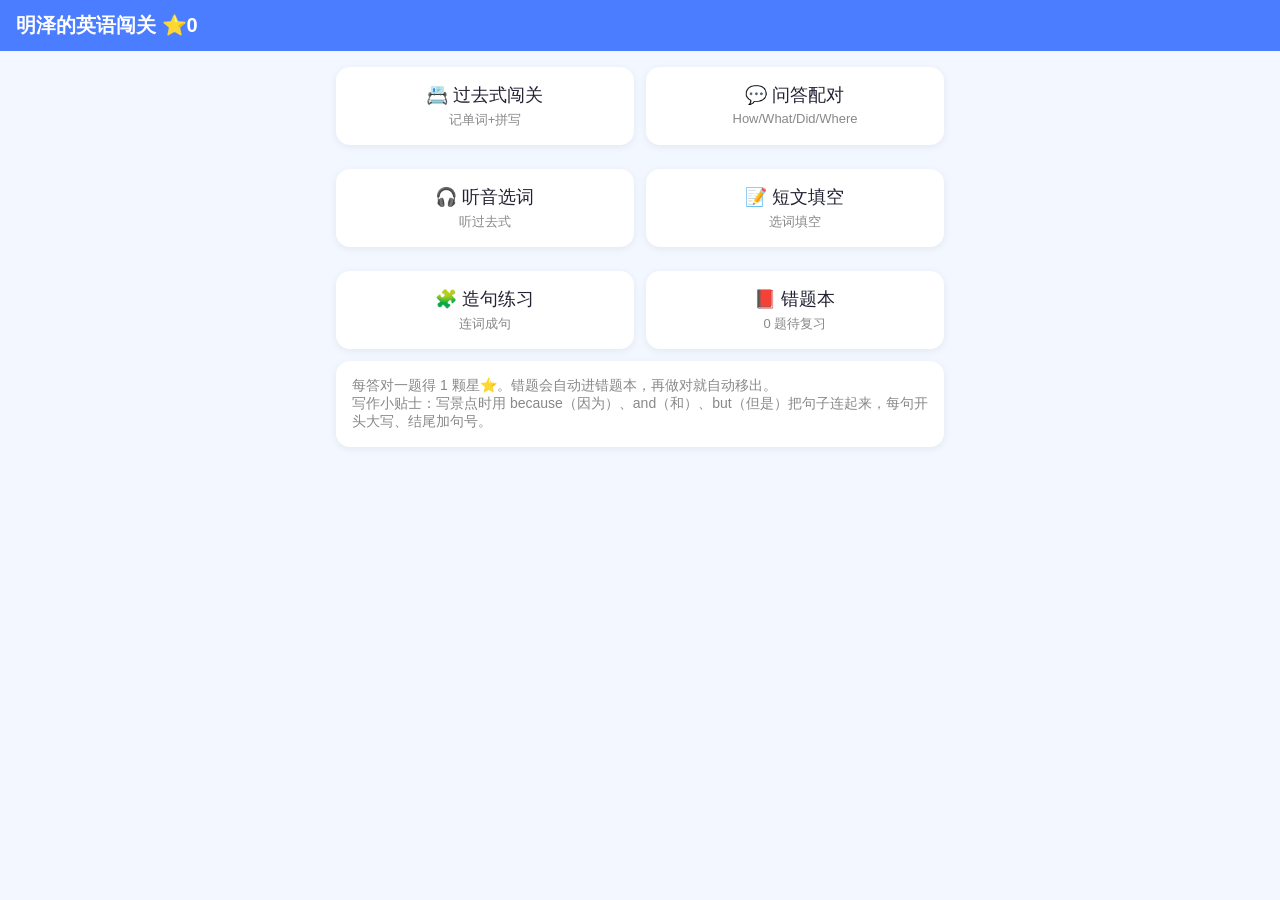
==== grade6/index.html @ fa100853 "Add grade6 past-tense practice app" ====
<!DOCTYPE html>
<html lang="zh-CN"><head><meta charset="utf-8">
<meta name="viewport" content="width=device-width,initial-scale=1">
<title>明泽的英语闯关 · 六上 Summer Holiday</title>
<link rel="stylesheet" href="style.css"></head>
<body>
<header><h1 onclick="home()">明泽的英语闯关 ⭐<span id="stars">0</span></h1></header>
<main id="app"></main>
<script src="data.js"></script><script src="app.js"></script>
</body></html>
---- grade6/style.css ----
*{box-sizing:border-box}body{margin:0;font-family:-apple-system,"PingFang SC","Microsoft YaHei",sans-serif;background:#f3f7ff;color:#223}
header{background:#4a7dff;color:#fff;padding:12px 16px;position:sticky;top:0}h1{margin:0;font-size:20px;cursor:pointer}
main{max-width:640px;margin:0 auto;padding:16px}
.grid{display:grid;grid-template-columns:1fr 1fr;gap:12px}
.card{background:#fff;border-radius:14px;padding:16px;box-shadow:0 2px 8px #0001;margin-bottom:12px}
.mod{font-size:18px;text-align:center;cursor:pointer}.mod small{display:block;color:#888;font-size:13px;margin-top:4px}
button{font-size:17px;padding:10px 14px;border:0;border-radius:10px;background:#e8eeff;margin:4px;cursor:pointer}
button.main{background:#4a7dff;color:#fff}button.ok{background:#3cc47c;color:#fff}button.bad{background:#ff6b6b;color:#fff}
input{font-size:20px;padding:10px;width:100%;border:2px solid #ccd;border-radius:10px}
.big{font-size:30px;font-weight:bold;text-align:center;margin:10px 0}.fb{min-height:24px;font-weight:bold;margin:8px 0}
.row{display:flex;flex-wrap:wrap;justify-content:center}.slot{min-height:50px;border:2px dashed #aab;border-radius:10px;padding:4px;margin:8px 0}
.passage{line-height:2;font-size:17px}.passage select{font-size:16px}.muted{color:#888;font-size:14px}
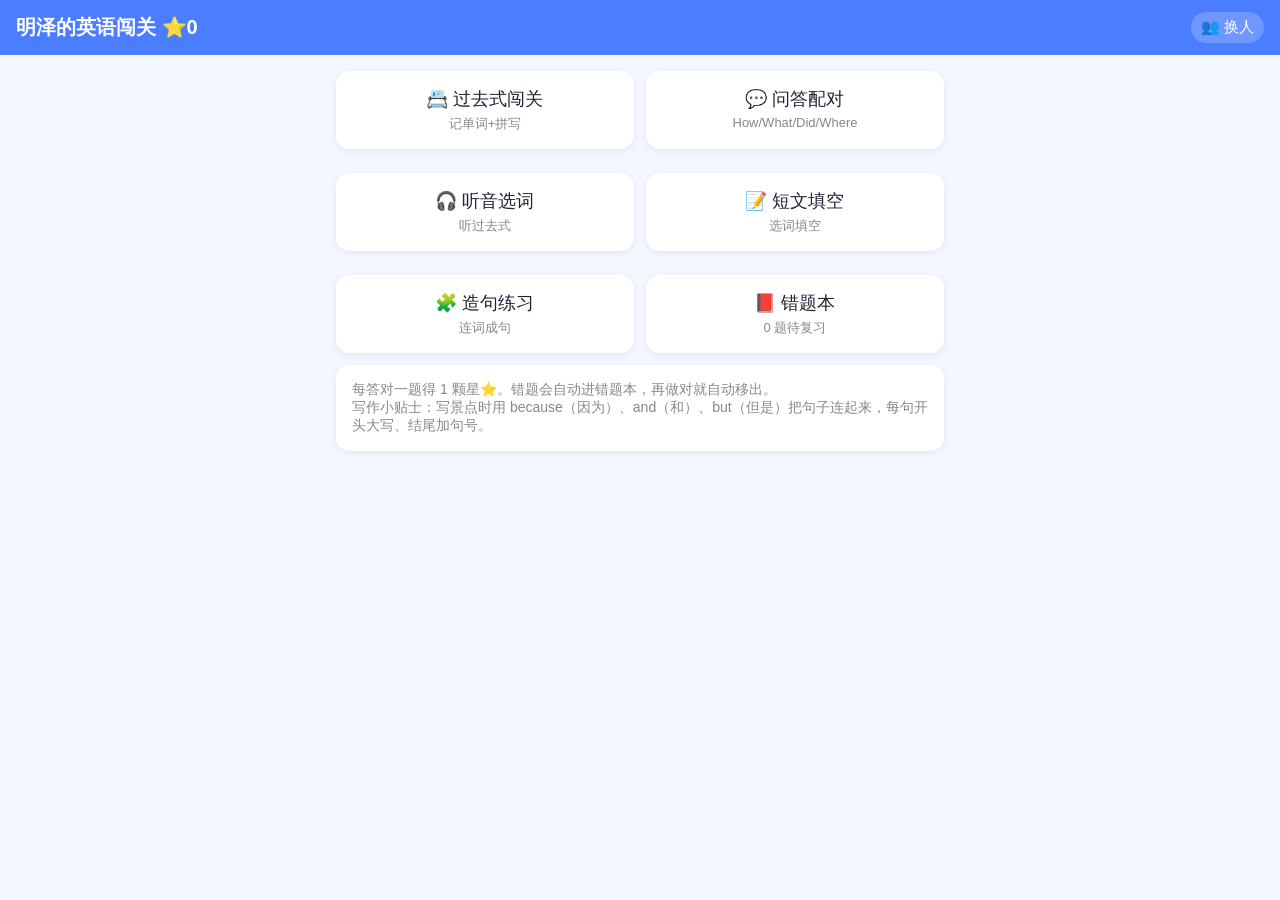
==== commit 1923e533: "Add 景菲 grade3 family practice + kids picker (kids/), switch link in grade6" ====
--- a/grade6/index.html
+++ b/grade6/index.html
@@ -4,7 +4,7 @@
 <title>明泽的英语闯关 · 六上 Summer Holiday</title>
 <link rel="stylesheet" href="style.css"></head>
 <body>
-<header><h1 onclick="home()">明泽的英语闯关 ⭐<span id="stars">0</span></h1></header>
+<header><h1 onclick="home()">明泽的英语闯关 ⭐<span id="stars">0</span></h1><a class="who" href="../kids/">👥 换人</a></header>
 <main id="app"></main>
 <script src="data.js"></script><script src="app.js"></script>
 </body></html>
--- a/grade6/style.css
+++ b/grade6/style.css
@@ -1,5 +1,5 @@
 *{box-sizing:border-box}body{margin:0;font-family:-apple-system,"PingFang SC","Microsoft YaHei",sans-serif;background:#f3f7ff;color:#223}
-header{background:#4a7dff;color:#fff;padding:12px 16px;position:sticky;top:0}h1{margin:0;font-size:20px;cursor:pointer}
+header{background:#4a7dff;color:#fff;padding:12px 16px;position:sticky;top:0;display:flex;align-items:center;justify-content:space-between}h1{margin:0;font-size:20px;cursor:pointer}
 main{max-width:640px;margin:0 auto;padding:16px}
 .grid{display:grid;grid-template-columns:1fr 1fr;gap:12px}
 .card{background:#fff;border-radius:14px;padding:16px;box-shadow:0 2px 8px #0001;margin-bottom:12px}
@@ -10,3 +10,7 @@
 .big{font-size:30px;font-weight:bold;text-align:center;margin:10px 0}.fb{min-height:24px;font-weight:bold;margin:8px 0}
 .row{display:flex;flex-wrap:wrap;justify-content:center}.slot{min-height:50px;border:2px dashed #aab;border-radius:10px;padding:4px;margin:8px 0}
 .passage{line-height:2;font-size:17px}.passage select{font-size:16px}.muted{color:#888;font-size:14px}
+#kb{margin:8px 0;user-select:none;-webkit-user-select:none}.kr{display:flex;justify-content:center;gap:4px;margin:4px 0}
+.k{flex:1;max-width:44px;min-height:48px;margin:0;padding:0;font-size:20px;background:#fff;border:1px solid #ccd;touch-action:manipulation}
+.k.w{max-width:none;font-size:16px}.k.main{background:#4a7dff;color:#fff}
+.who{color:#fff;text-decoration:none;background:#fff3;padding:6px 10px;border-radius:16px;font-size:15px;white-space:nowrap}
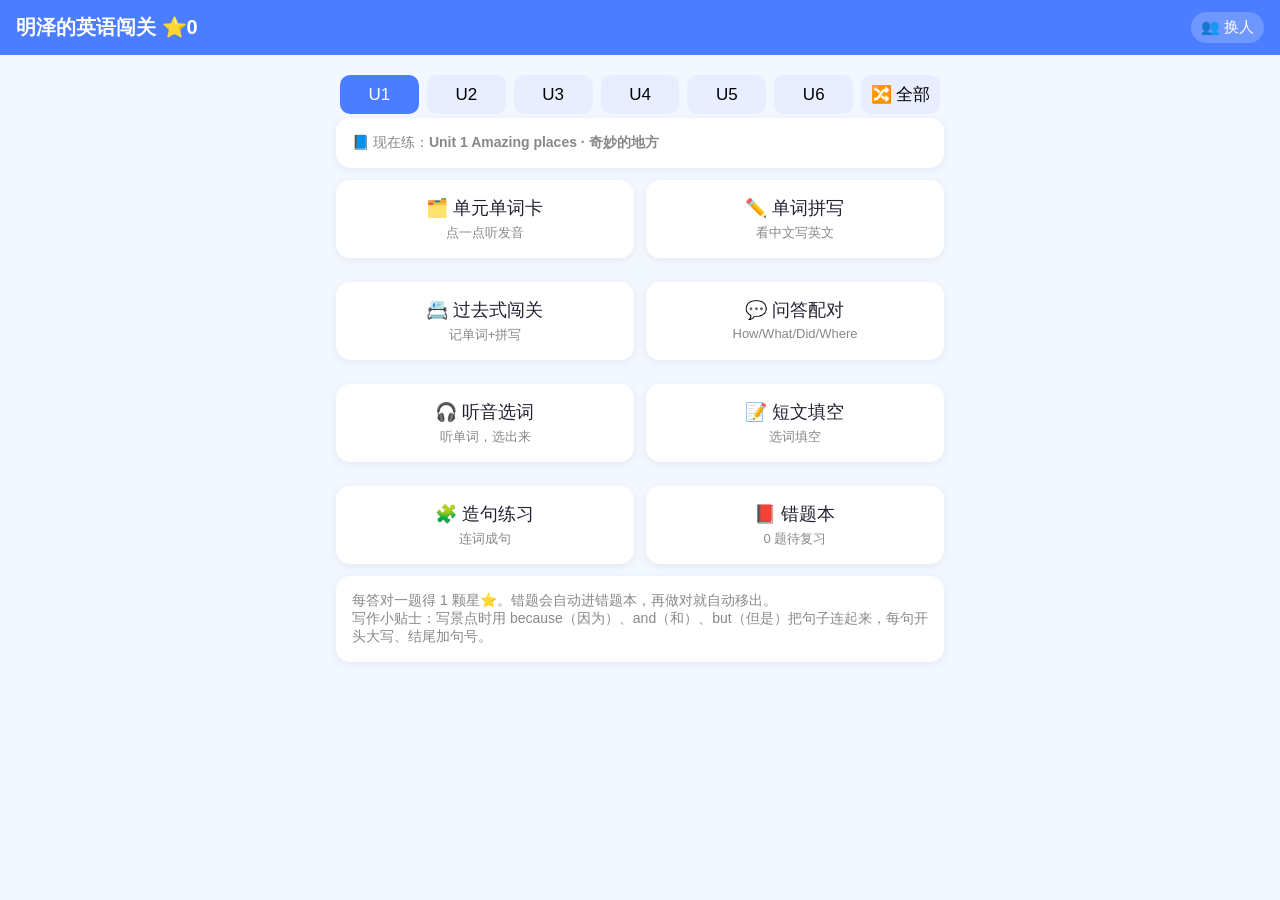
==== commit 1d30351e: "Whole semester: 景菲 PEP 3上 U1-U6, 明泽 PEP 6上(2024版) U1-U6, unit selector + all mix, sentence order, sp" ====
--- a/grade6/index.html
+++ b/grade6/index.html
@@ -1,10 +1,10 @@
 <!DOCTYPE html>
 <html lang="zh-CN"><head><meta charset="utf-8">
 <meta name="viewport" content="width=device-width,initial-scale=1">
-<title>明泽的英语闯关 · 六上 Summer Holiday</title>
+<title>明泽的英语闯关 · 六年级上册（6 个单元）</title>
 <link rel="stylesheet" href="style.css"></head>
 <body>
 <header><h1 onclick="home()">明泽的英语闯关 ⭐<span id="stars">0</span></h1><a class="who" href="../kids/">👥 换人</a></header>
 <main id="app"></main>
-<script src="data.js"></script><script src="app.js"></script>
+<script src="data.js"></script><script src="units.js"></script><script src="app.js"></script>
 </body></html>
--- a/grade6/style.css
+++ b/grade6/style.css
@@ -14,3 +14,4 @@
 .k{flex:1;max-width:44px;min-height:48px;margin:0;padding:0;font-size:20px;background:#fff;border:1px solid #ccd;touch-action:manipulation}
 .k.w{max-width:none;font-size:16px}.k.main{background:#4a7dff;color:#fff}
 .who{color:#fff;text-decoration:none;background:#fff3;padding:6px 10px;border-radius:16px;font-size:15px;white-space:nowrap}
+.units button{flex:1;min-width:50px;padding:8px 4px}.wd{margin:4px;padding:6px 10px;text-align:center}
